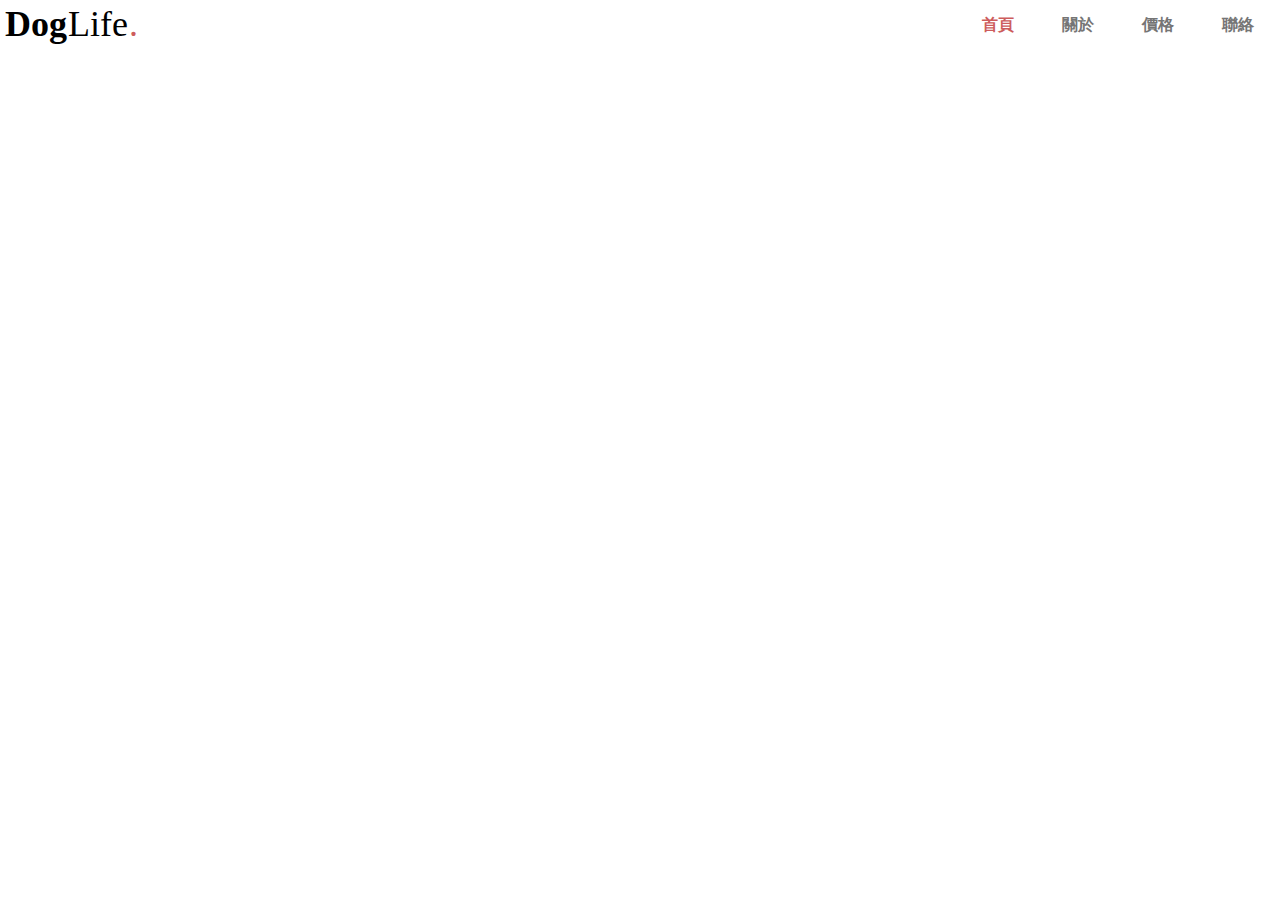
==== index.html @ a1b73180 "完成導覽列、首頁 include" ====
<!DOCTYPE html>
<html lang="zh">
  <head>
    <meta charset="UTF-8"/>
    <title>DogLife.</title>
  </head>
  <body><link rel="stylesheet" href="nav.css"/>
    <div class="nav"><span class="logo"><span class="big">Dog</span>Life<span class="red">.</span></span>
      <ul>
        <li><a class="red" href="#">首頁</a></li>
        <li><a href="#">關於</a></li>
        <li><a href="#">價格</a></li>
        <li><a href="#">聯絡</a></li>
      </ul>
    </div>
  </body>
</html>
---- nav.css ----
* {
    border: 0.5px solid rgba(0, 0, 0, 0);
    padding: 0;
    margin: 0;
    font-family: 微軟正黑體;
}
.nav ul {
    float: right;
}
.nav ul li {
    list-style: none;
    display: inline-block;
    padding: 10px 20px;
}
.nav .logo {
    font-size: 36px;
}
.nav .logo .big {
    font-weight: 900;
}
.nav .logo .red, .nav ul li a.red {
    color: indianred;
}
.nav a {
    color: #757575;
    text-decoration: none;
    font-weight: 600;
}
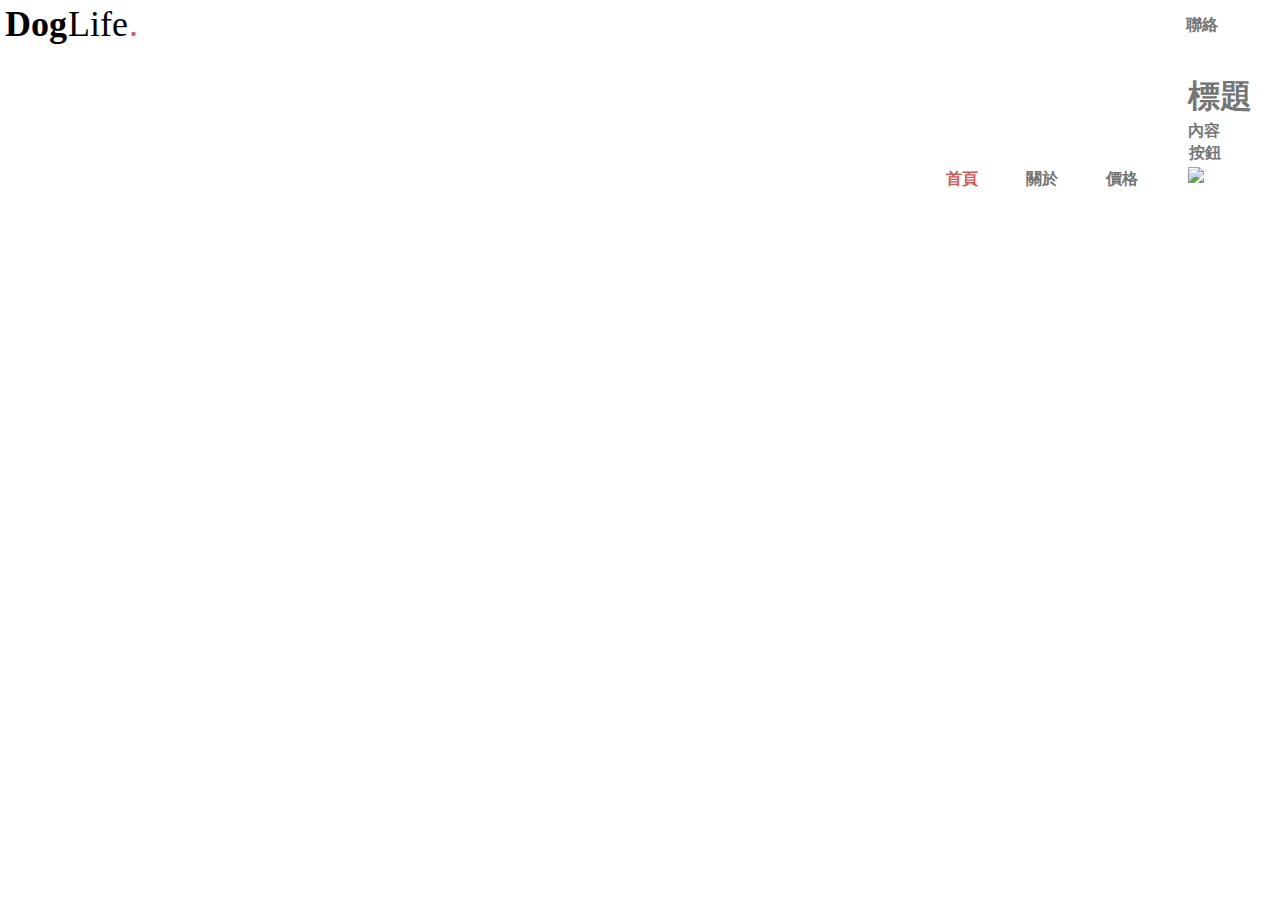
==== commit d8e9f8a4: "新增內容盒子 mixin" ====
--- a/index.html
+++ b/index.html
@@ -10,7 +10,14 @@
         <li><a class="red" href="#">首頁</a></li>
         <li><a href="#">關於</a></li>
         <li><a href="#">價格</a></li>
-        <li><a href="#">聯絡</a></li>
+        <li><a href="#">聯絡
+            <div class="box">
+              <div class="content">
+                <h1>標題</h1>
+                <p>內容</p><a href="#">按鈕</a>
+              </div>
+              <div class="picture"><img src="dog1.jpg"/></div>
+            </div></a></li>
       </ul>
     </div>
   </body>
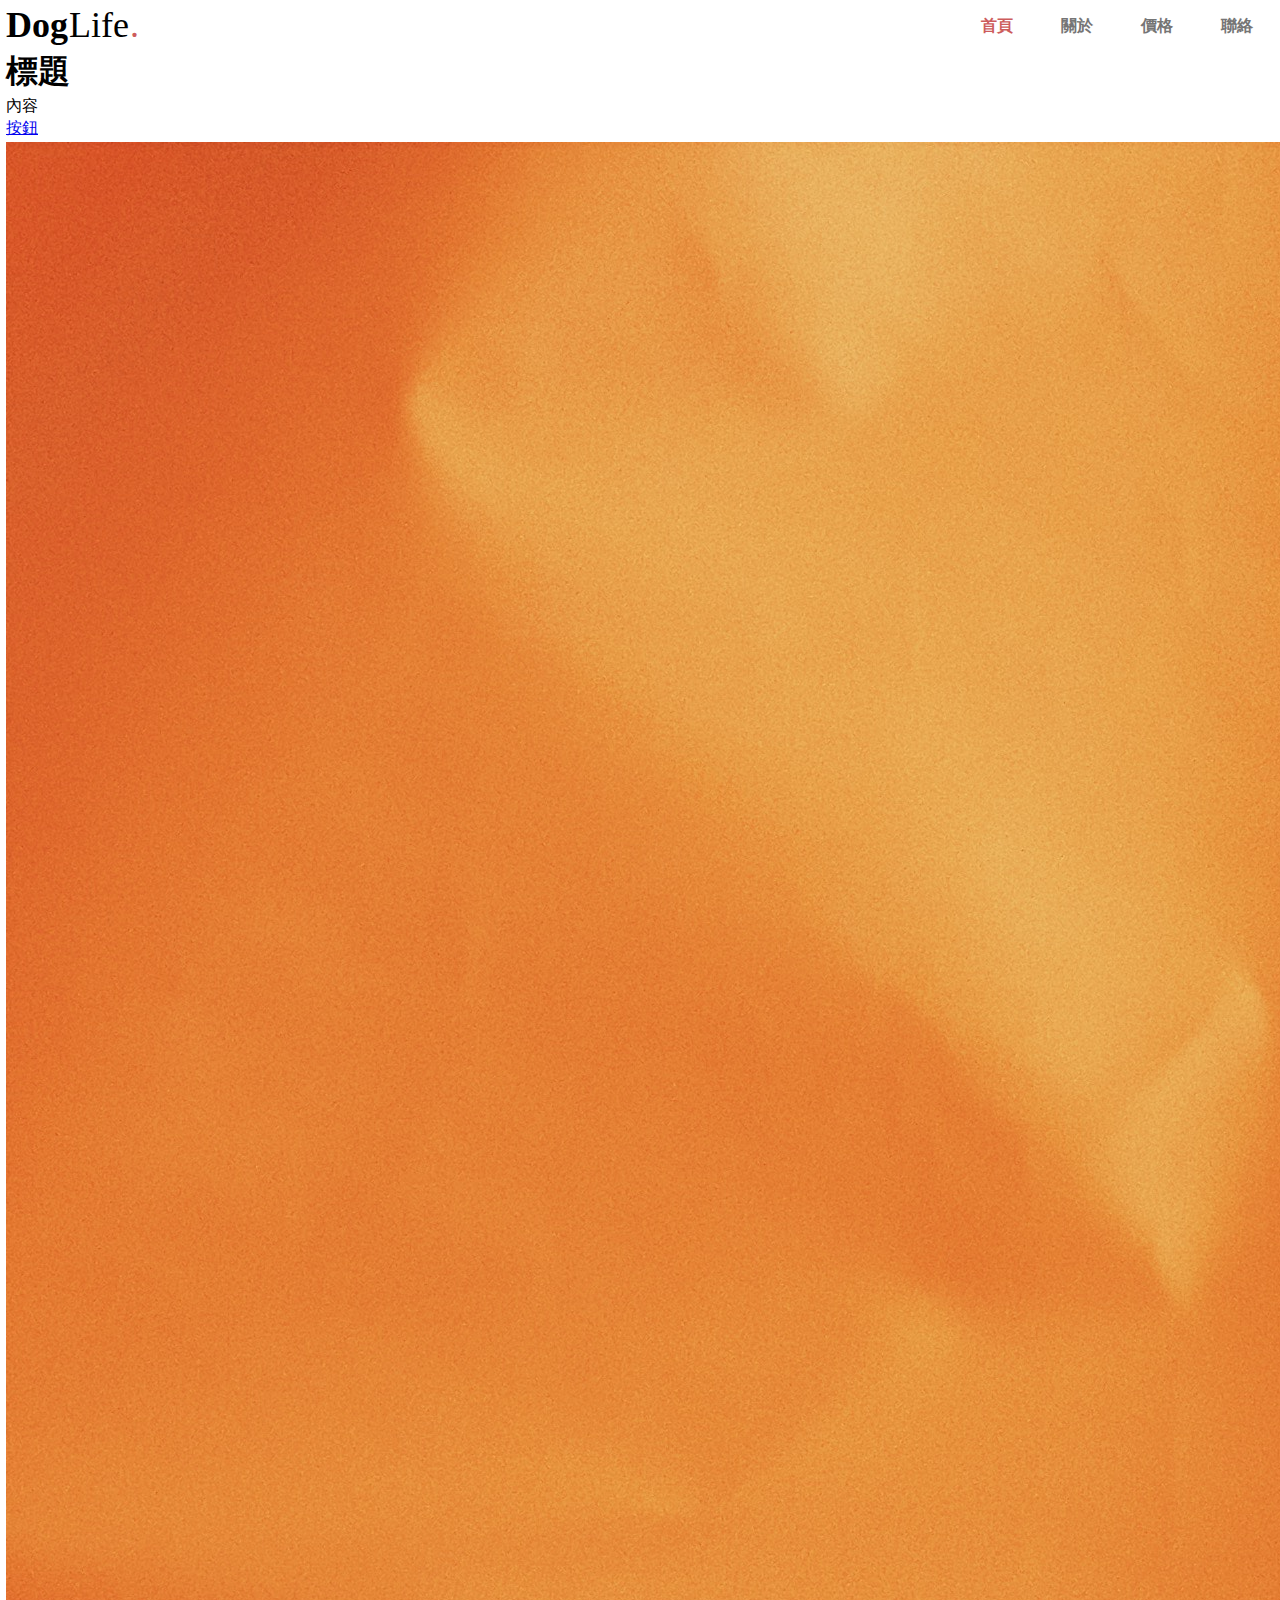
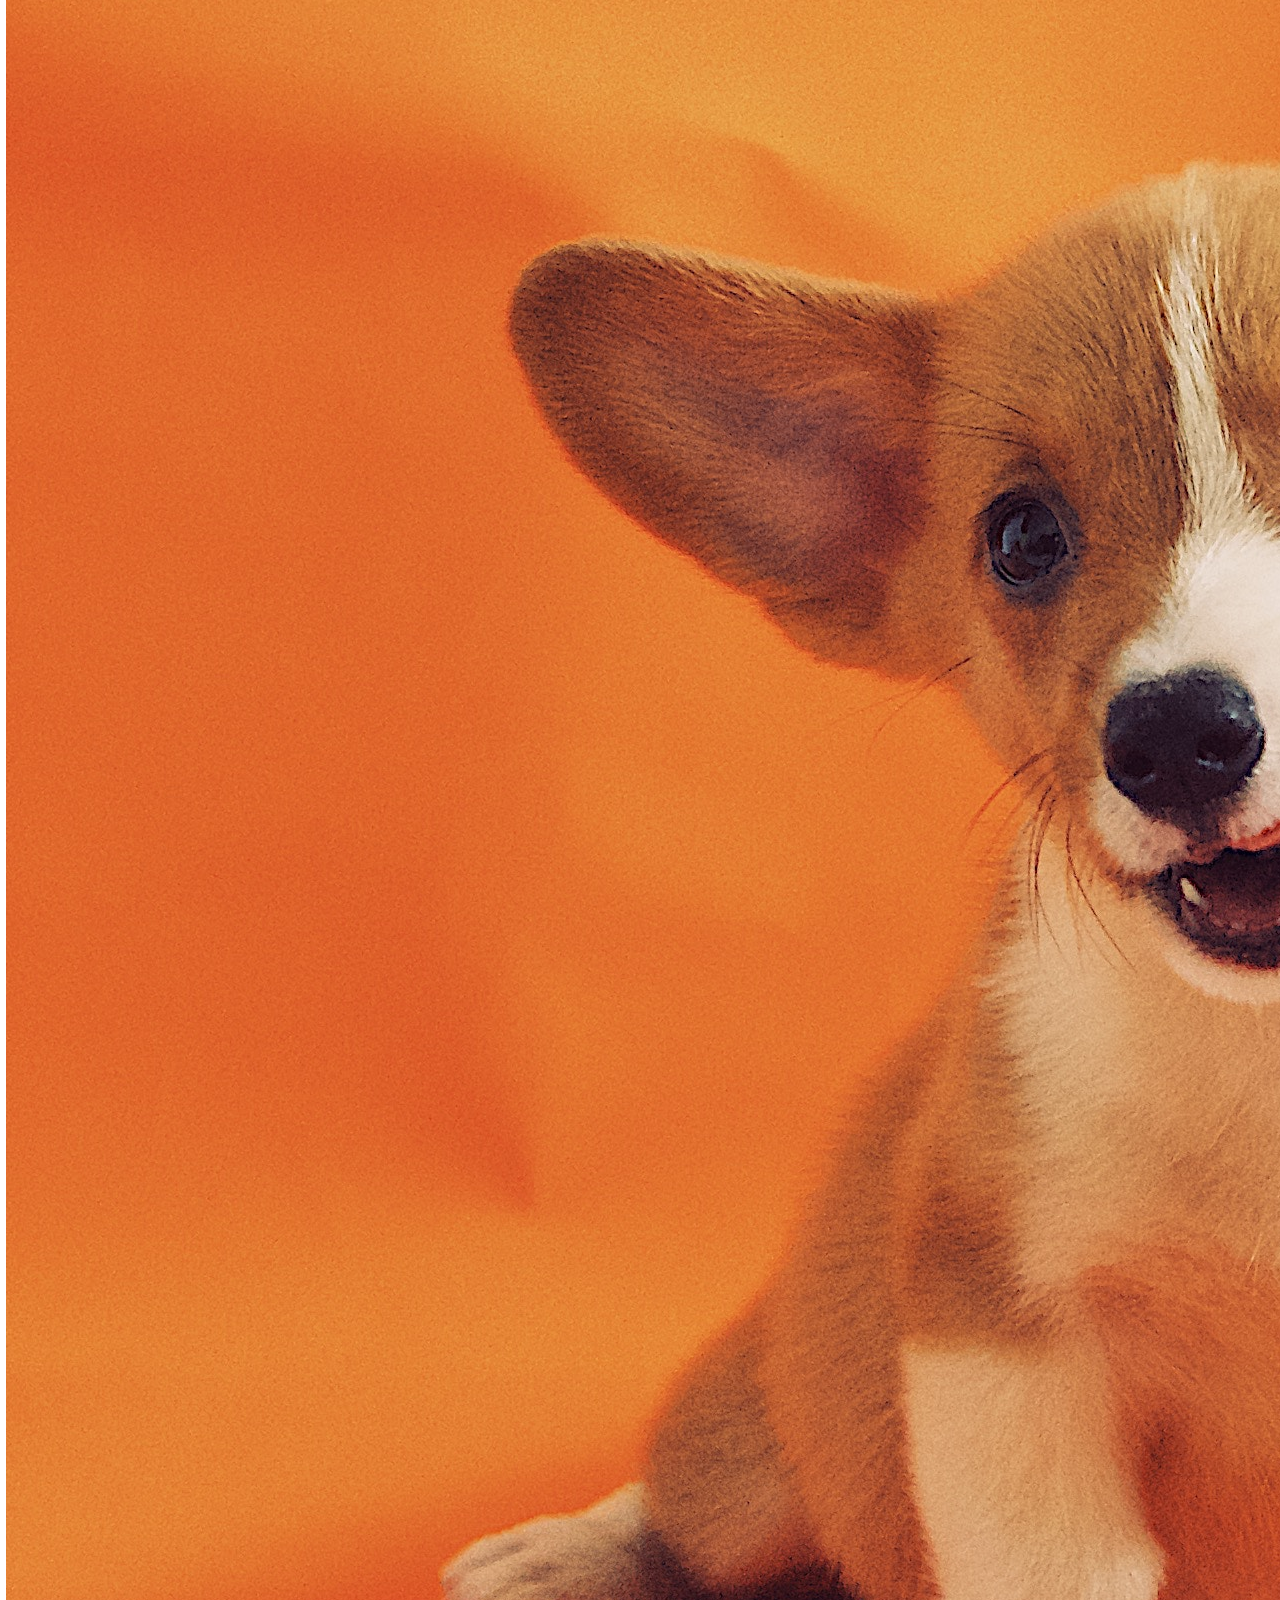
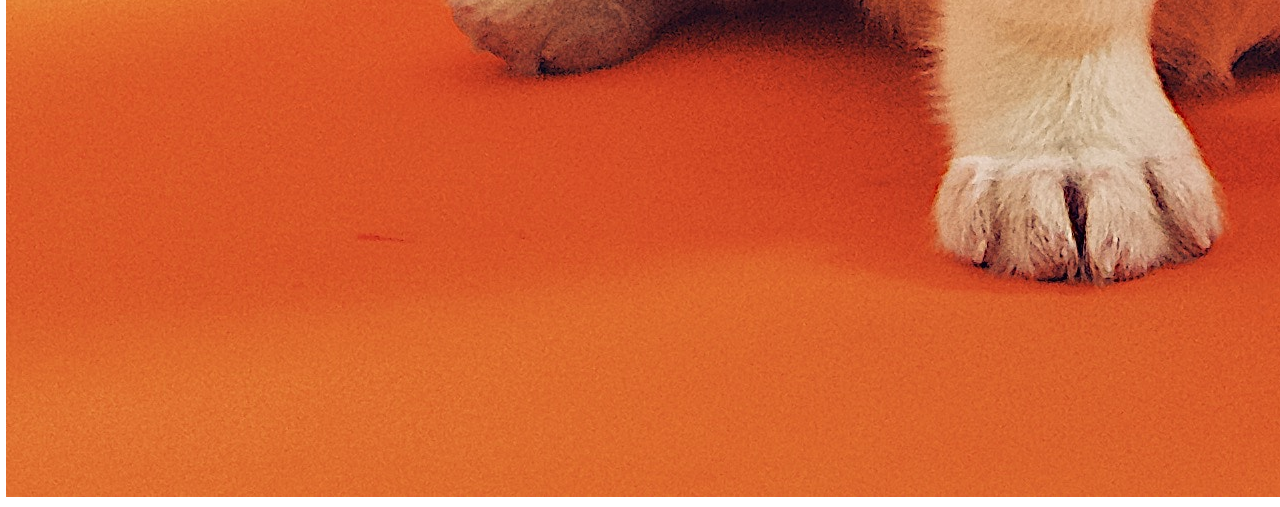
==== commit ac2794e1: "新增首頁 CSS 與圖片" ====
--- a/index.html
+++ b/index.html
@@ -3,22 +3,25 @@
   <head>
     <meta charset="UTF-8"/>
     <title>DogLife.</title>
+    <link rel="stylesheet" href="index.css"/>
   </head>
-  <body><link rel="stylesheet" href="nav.css"/>
-    <div class="nav"><span class="logo"><span class="big">Dog</span>Life<span class="red">.</span></span>
-      <ul>
-        <li><a class="red" href="#">首頁</a></li>
-        <li><a href="#">關於</a></li>
-        <li><a href="#">價格</a></li>
-        <li><a href="#">聯絡
-            <div class="box">
-              <div class="content">
-                <h1>標題</h1>
-                <p>內容</p><a href="#">按鈕</a>
-              </div>
-              <div class="picture"><img src="dog1.jpg"/></div>
-            </div></a></li>
-      </ul>
+  <body>
+    <div class="main"><link rel="stylesheet" href="nav.css"/>
+      <div class="nav"><span class="logo"><span class="big">Dog</span>Life<span class="red">.</span></span>
+        <ul>
+          <li><a class="red" href="#">首頁</a></li>
+          <li><a href="#">關於</a></li>
+          <li><a href="#">價格</a></li>
+          <li><a href="#">聯絡</a></li>
+        </ul>
+      </div>
+      <div class="box">
+        <div class="content">
+          <h1>標題</h1>
+          <p>內容</p><a href="#">按鈕</a>
+        </div>
+        <div class="picture"><img src="dog1.jpg"/></div>
+      </div>
     </div>
   </body>
 </html>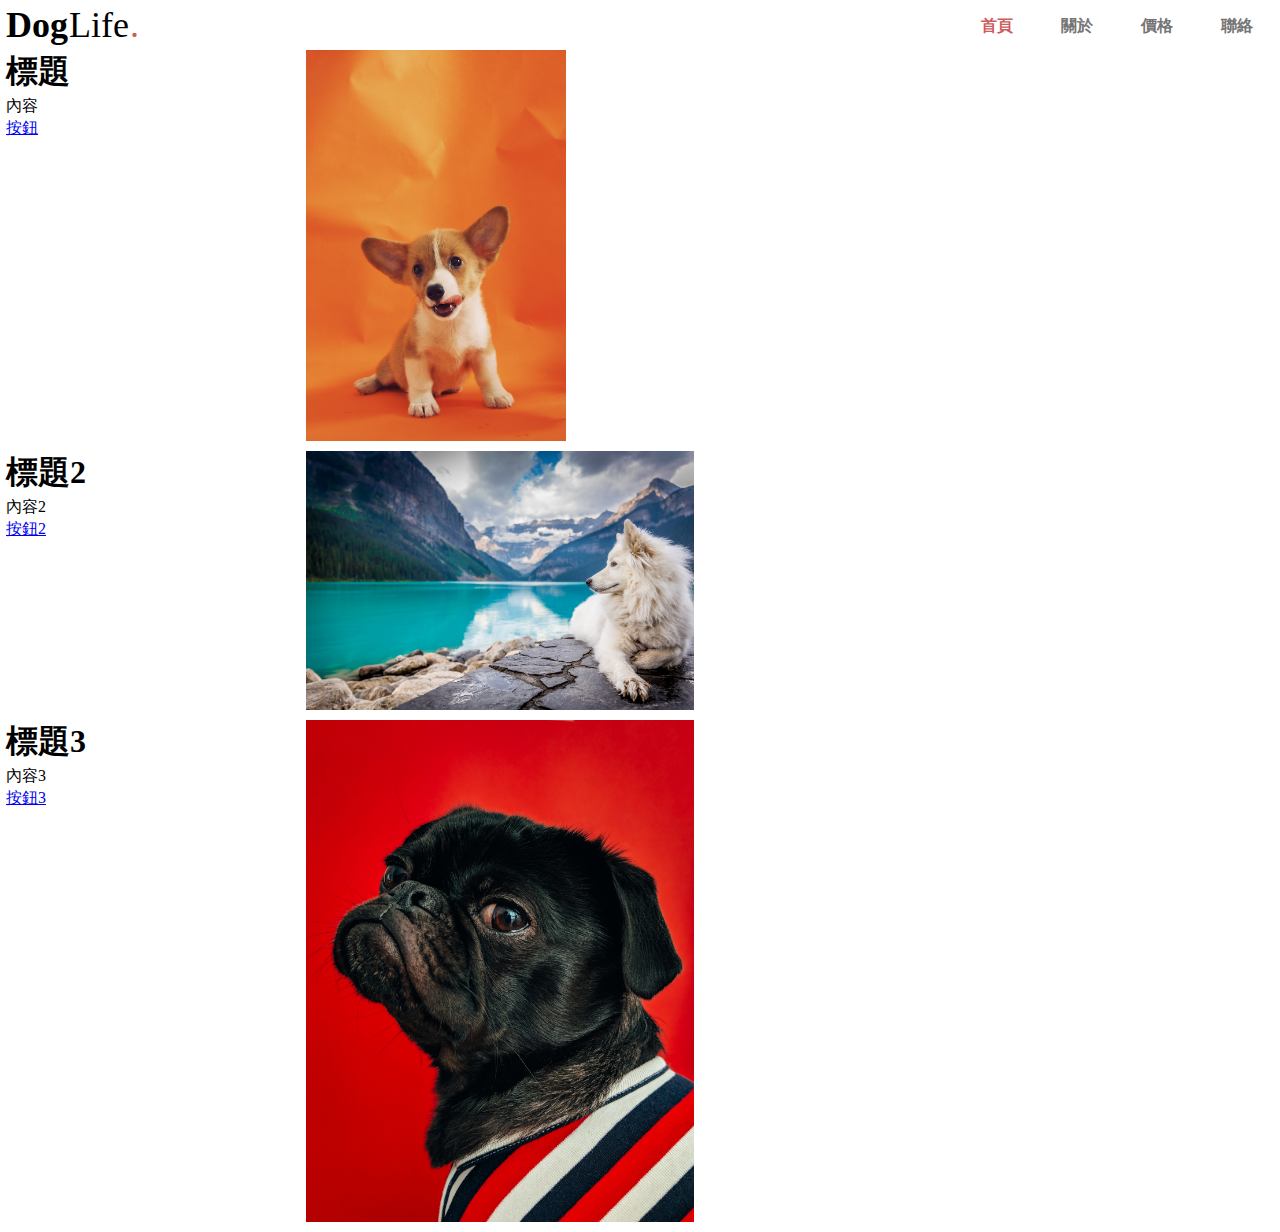
==== commit fa85d4ec: "首頁 - 格線設定與圖片" ====
--- a/index.html
+++ b/index.html
@@ -22,6 +22,20 @@
         </div>
         <div class="picture"><img src="dog1.jpg"/></div>
       </div>
+      <div class="box">
+        <div class="content">
+          <h1>標題2</h1>
+          <p>內容2</p><a href="#">按鈕2</a>
+        </div>
+        <div class="picture"><img src="dog2.jpg"/></div>
+      </div>
+      <div class="box">
+        <div class="content">
+          <h1>標題3</h1>
+          <p>內容3</p><a href="#">按鈕3</a>
+        </div>
+        <div class="picture"><img src="dog3.jpg"/></div>
+      </div>
     </div>
   </body>
 </html>--- a/index.css
+++ b/index.css
@@ -0,0 +1,7 @@
+.box {
+    display: grid;
+    grid-template-columns: 300px auto;
+}
+.box .picture img {
+    width: 40%;
+} 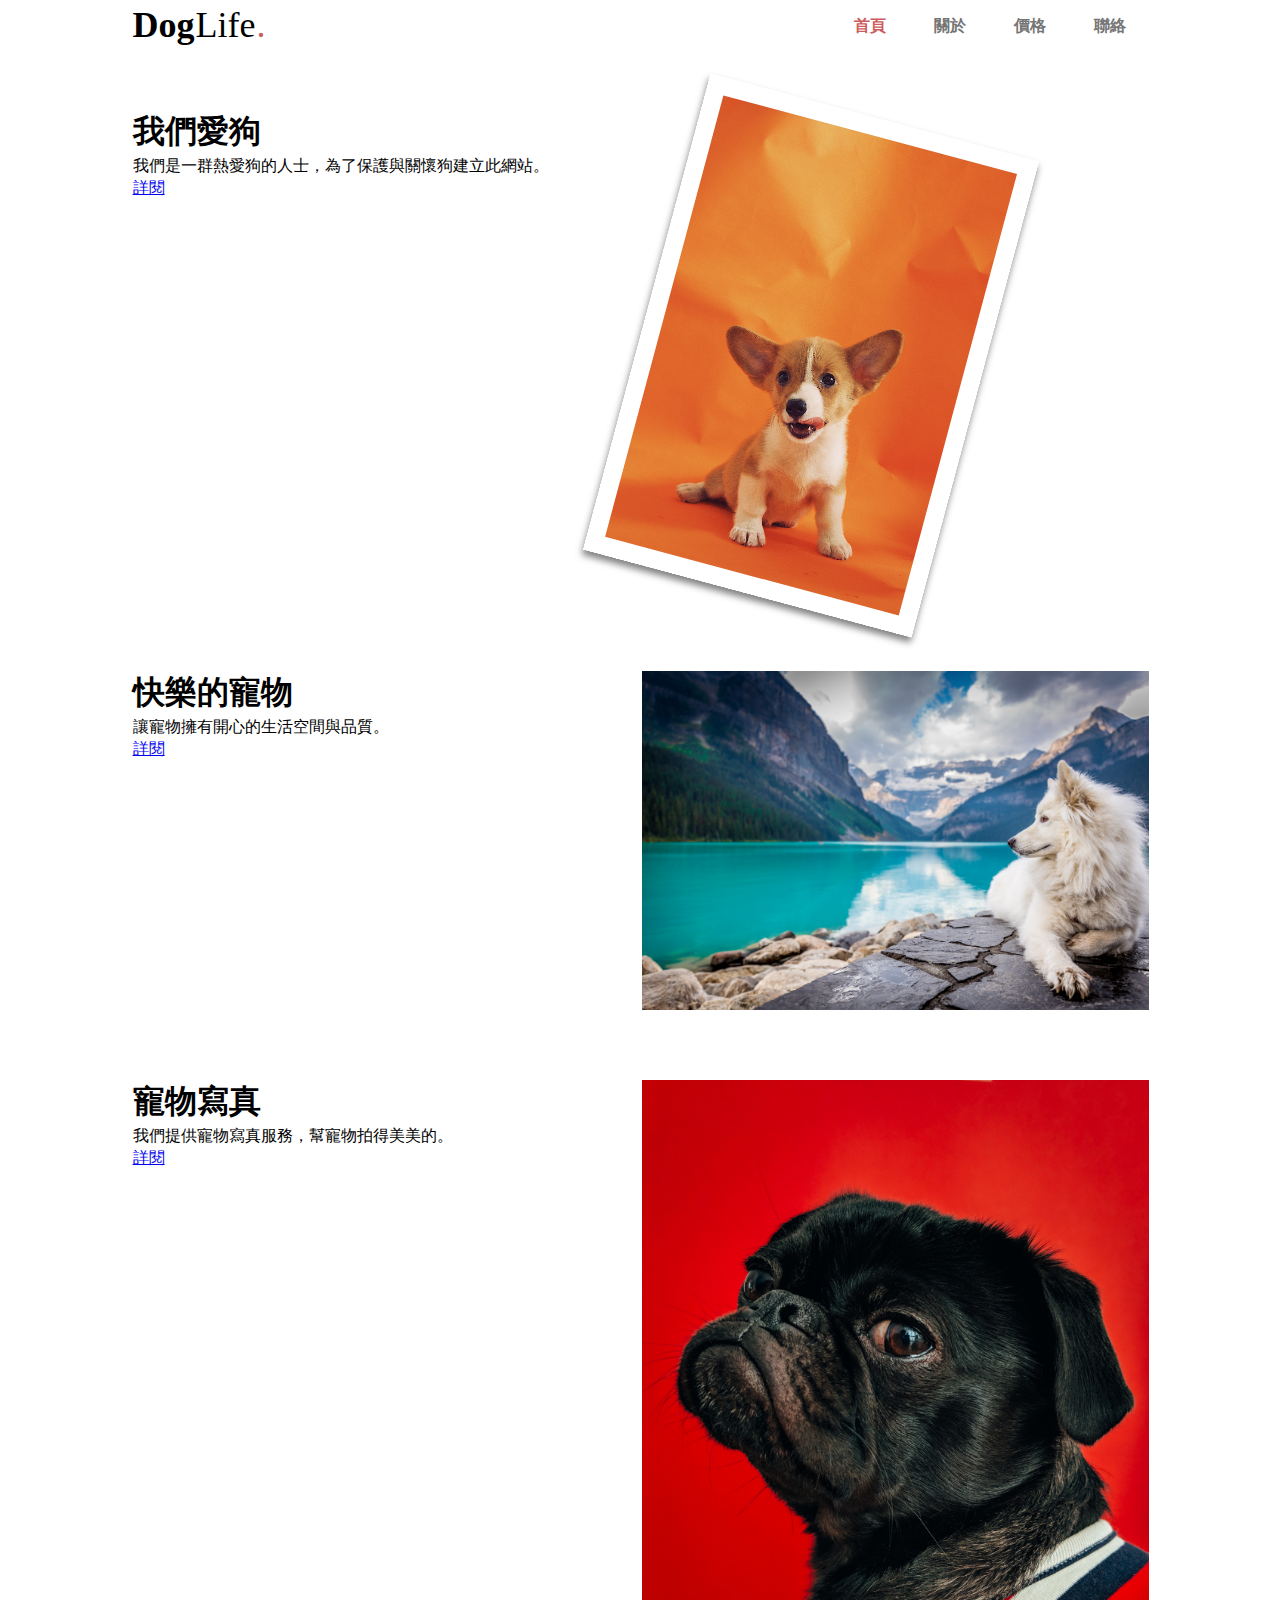
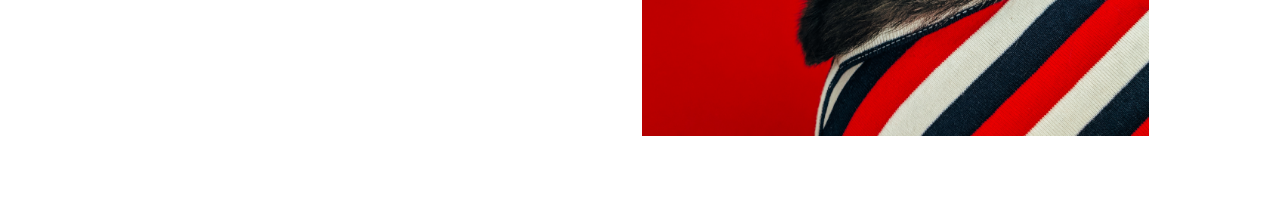
==== commit 5b44072e: "版面調整、置中對齊與變形 - 旋轉" ====
--- a/index.html
+++ b/index.html
@@ -17,22 +17,22 @@
       </div>
       <div class="box">
         <div class="content">
-          <h1>標題</h1>
-          <p>內容</p><a href="#">按鈕</a>
+          <h1>我們愛狗</h1>
+          <p>我們是一群熱愛狗的人士，為了保護與關懷狗建立此網站。</p><a href="#">詳閱</a>
         </div>
         <div class="picture"><img src="dog1.jpg"/></div>
       </div>
       <div class="box">
         <div class="content">
-          <h1>標題2</h1>
-          <p>內容2</p><a href="#">按鈕2</a>
+          <h1>快樂的寵物</h1>
+          <p>讓寵物擁有開心的生活空間與品質。</p><a href="#">詳閱</a>
         </div>
         <div class="picture"><img src="dog2.jpg"/></div>
       </div>
       <div class="box">
         <div class="content">
-          <h1>標題3</h1>
-          <p>內容3</p><a href="#">按鈕3</a>
+          <h1>寵物寫真</h1>
+          <p>我們提供寵物寫真服務，幫寵物拍得美美的。</p><a href="#">詳閱</a>
         </div>
         <div class="picture"><img src="dog3.jpg"/></div>
       </div>
--- a/index.css
+++ b/index.css
@@ -1,7 +1,19 @@
+.main {
+    width: 80%;
+    margin: 0 auto;
+}
+
 .box {
     display: grid;
-    grid-template-columns: 300px auto;
+    grid-template-columns: 50% 50%;
+    margin: 60px 0;
 }
 .box .picture img {
-    width: 40%;
+    width: 100%;
+}
+.box .picture img[src="dog1.jpg"] {
+    box-shadow: 0 5px 7px rgba(0, 0, 0, 0.5);
+    border: 18px solid white;
+    width: 60%;
+    transform: rotate(15deg);
 } 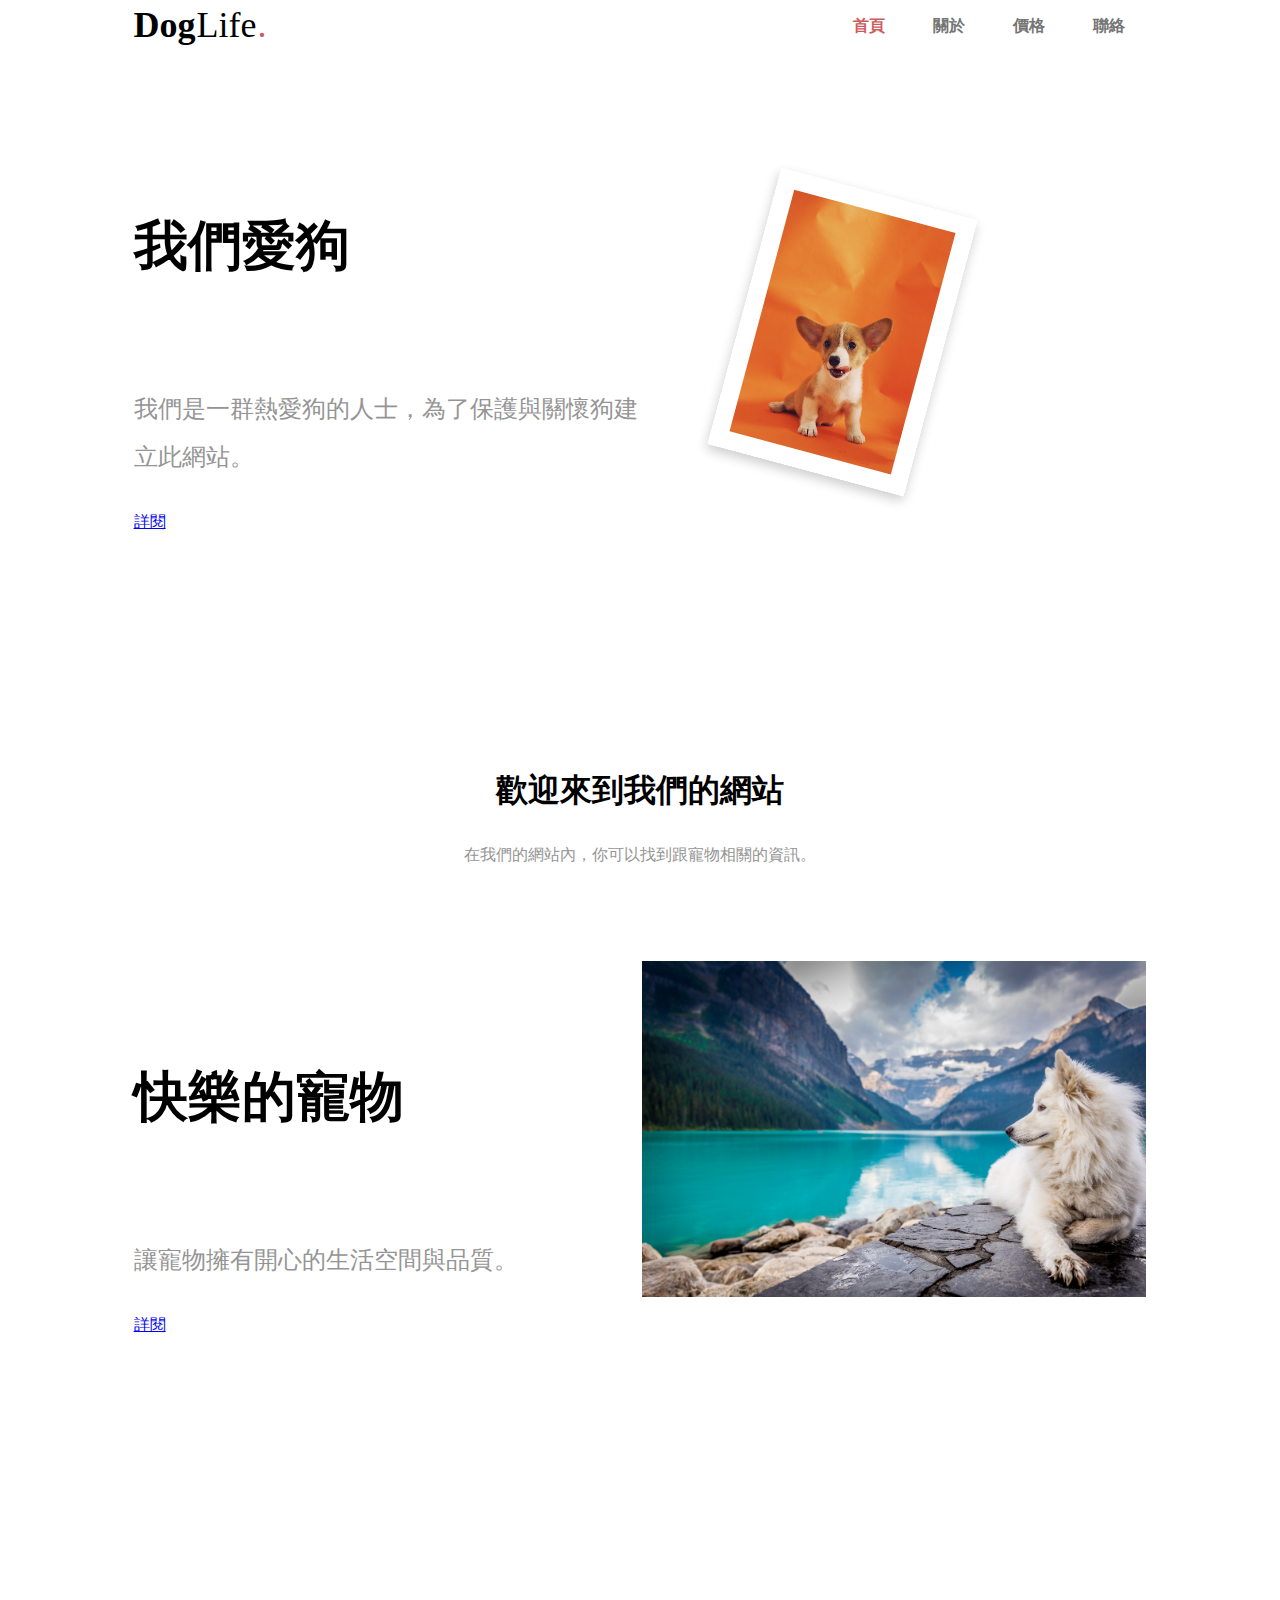
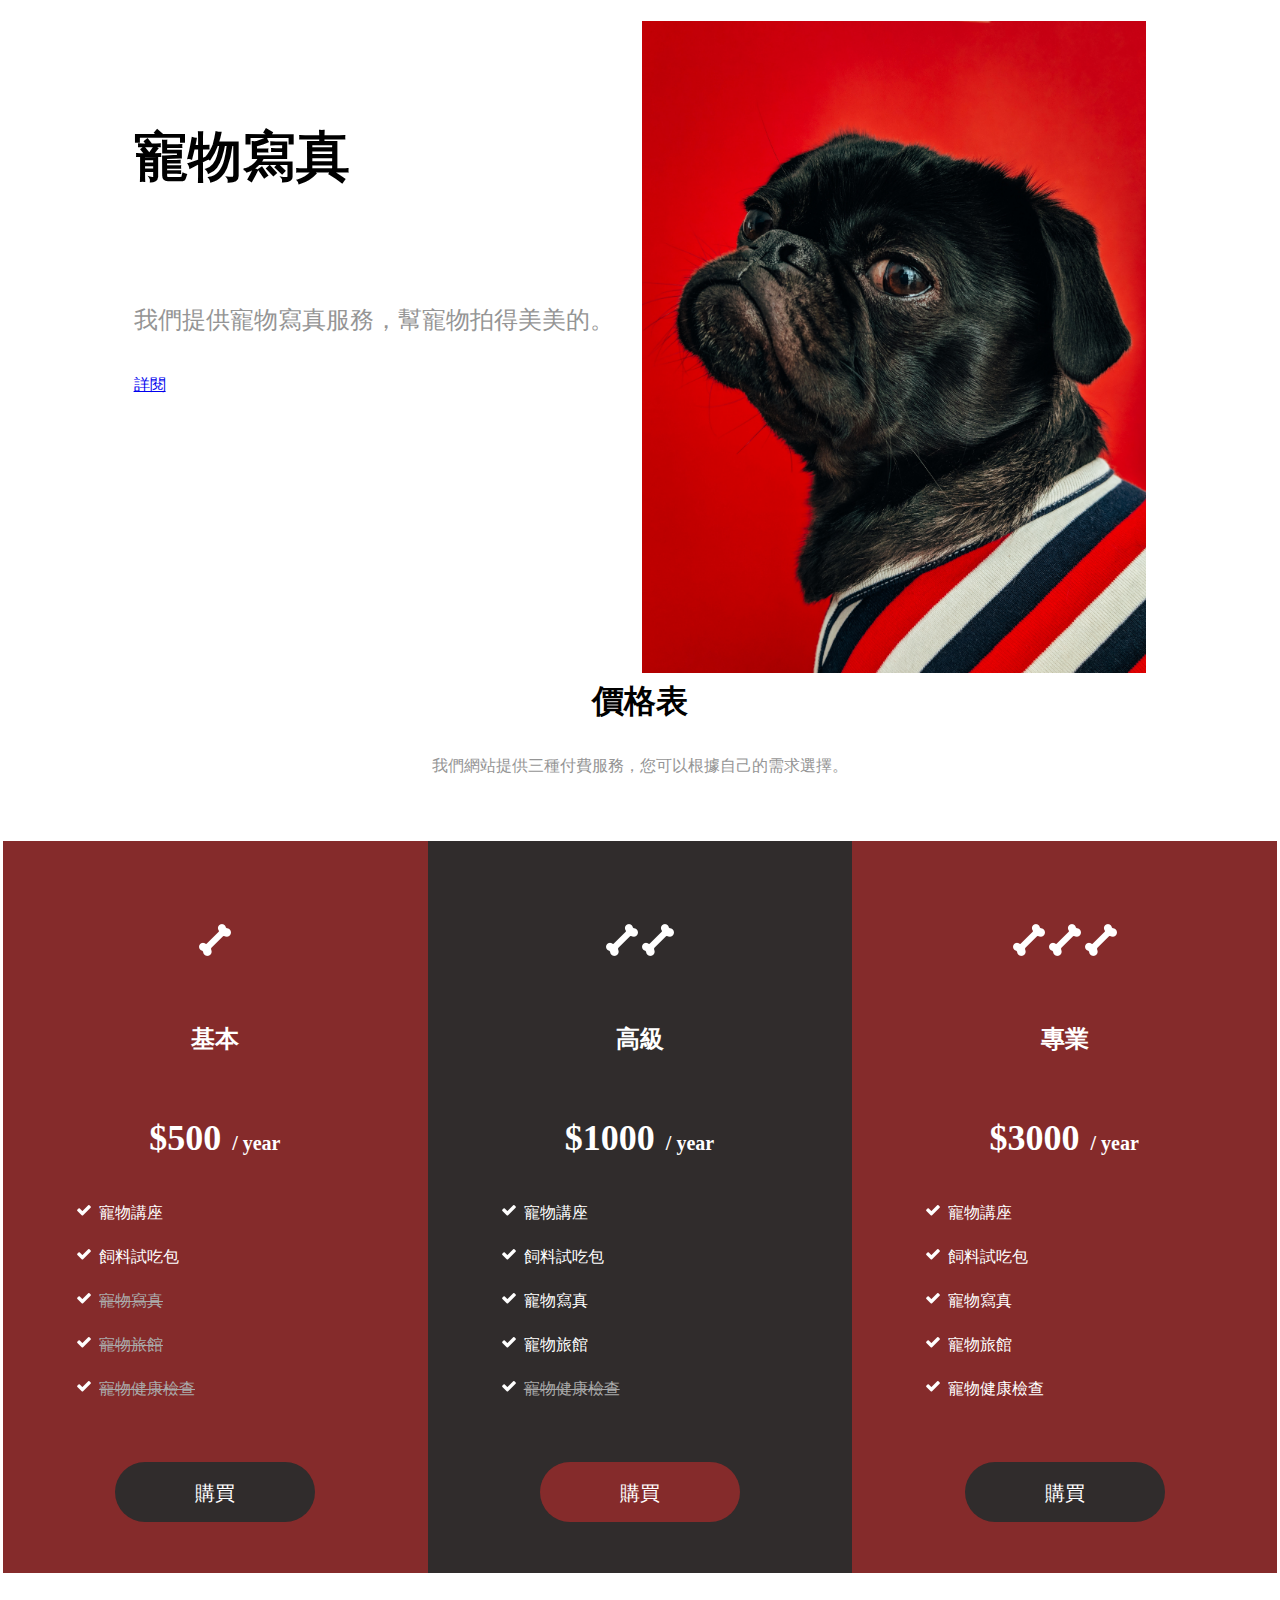
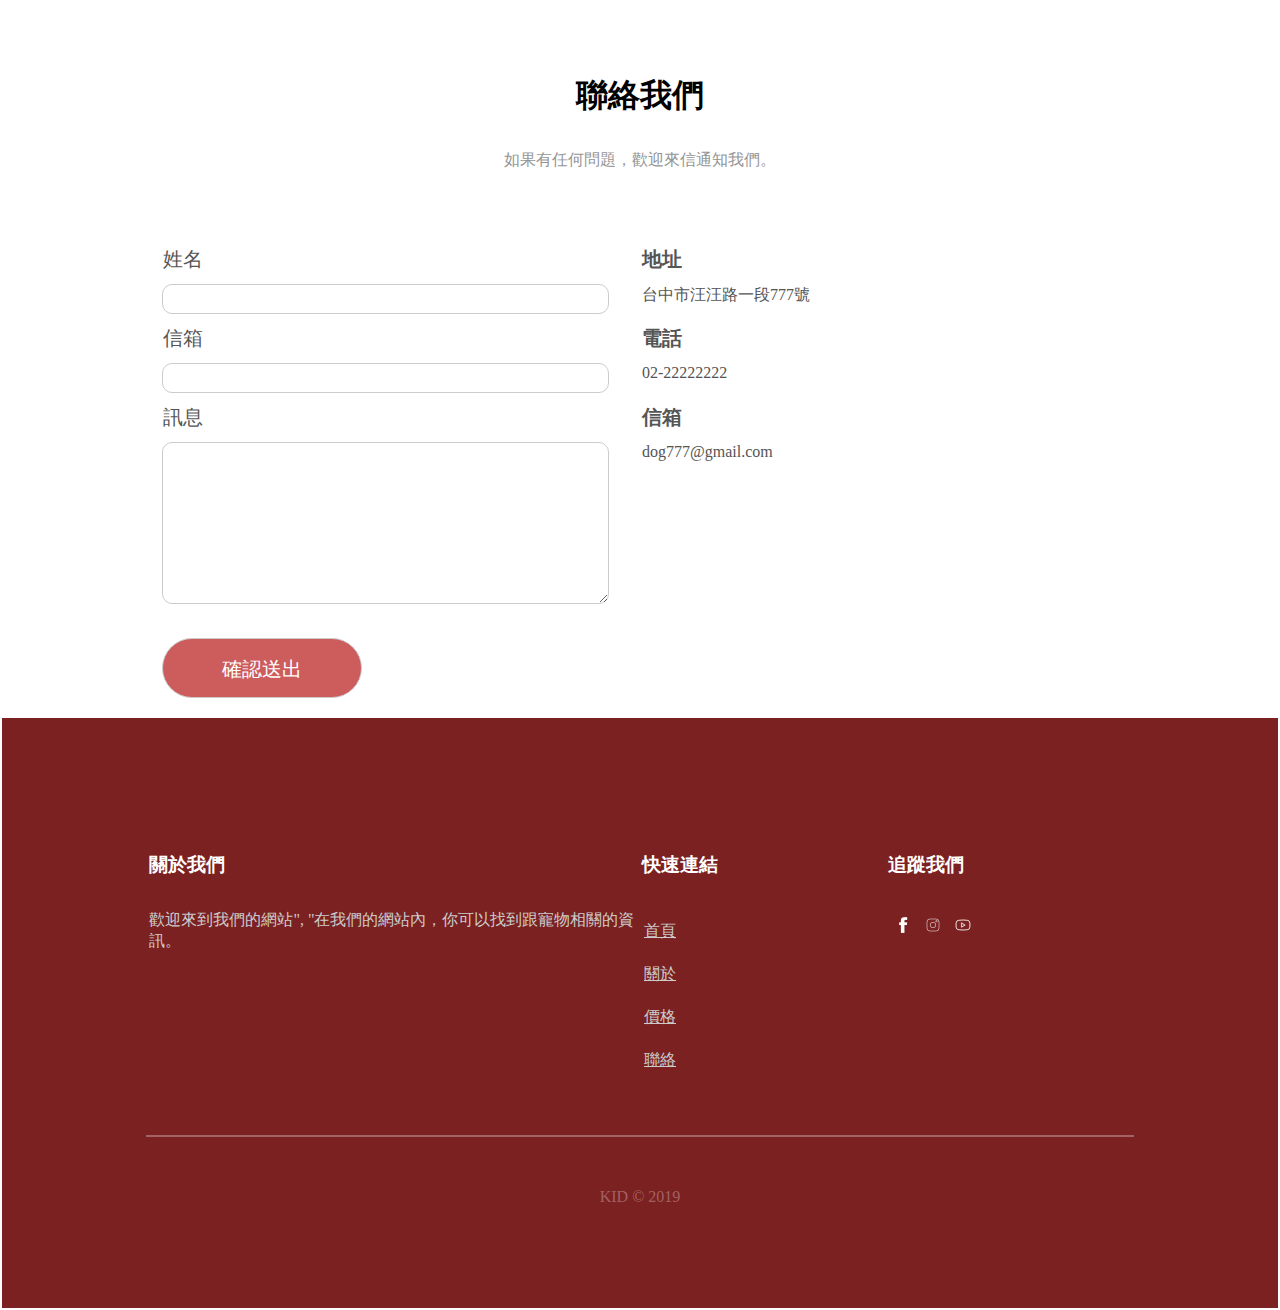
==== commit 5422477e: "完成" ====
--- a/index.html
+++ b/index.html
@@ -22,6 +22,10 @@
         </div>
         <div class="picture"><img src="dog1.jpg"/></div>
       </div>
+      <div class="title" id="about" data-aos="slide-up">
+        <h1>歡迎來到我們的網站</h1>
+        <p>在我們的網站內，你可以找到跟寵物相關的資訊。</p>
+      </div>
       <div class="box">
         <div class="content">
           <h1>快樂的寵物</h1>
@@ -36,6 +40,109 @@
         </div>
         <div class="picture"><img src="dog3.jpg"/></div>
       </div>
+      <div class="title" id="price" data-aos="slide-up">
+        <h1>價格表</h1>
+        <p>我們網站提供三種付費服務，您可以根據自己的需求選擇。</p>
+      </div>
     </div>
+    <div class="price">
+      <div class="priceBox priceBasic" data-aos="zoom-in-up" data-aos-delay="0">
+        <div class="icon"><span><img src="icon.png"/></span>
+        </div>
+        <h2>基本</h2>
+        <h3>$500<span>/ year</span>
+        </h3>
+        <ul>
+          <li>寵物講座</li>
+          <li>飼料試吃包</li>
+          <li>寵物寫真</li>
+          <li>寵物旅館</li>
+          <li>寵物健康檢查</li>
+        </ul><a class="button" href="#">購買</a>
+      </div>
+      <div class="priceBox pricePremium" data-aos="zoom-in-up" data-aos-delay="100">
+        <div class="icon"><span><img src="icon.png"/></span><span><img src="icon.png"/></span>
+        </div>
+        <h2>高級</h2>
+        <h3>$1000<span>/ year</span>
+        </h3>
+        <ul>
+          <li>寵物講座</li>
+          <li>飼料試吃包</li>
+          <li>寵物寫真</li>
+          <li>寵物旅館</li>
+          <li>寵物健康檢查</li>
+        </ul><a class="button" href="#">購買</a>
+      </div>
+      <div class="priceBox priceProfessional" data-aos="zoom-in-up" data-aos-delay="200">
+        <div class="icon"><span><img src="icon.png"/></span><span><img src="icon.png"/></span><span><img src="icon.png"/></span>
+        </div>
+        <h2>專業</h2>
+        <h3>$3000<span>/ year</span>
+        </h3>
+        <ul>
+          <li>寵物講座</li>
+          <li>飼料試吃包</li>
+          <li>寵物寫真</li>
+          <li>寵物旅館</li>
+          <li>寵物健康檢查</li>
+        </ul><a class="button" href="#">購買</a>
+      </div>
+    </div>
+    <contactBg>
+      <div class="title" id="contact" data-aos="slide-up">
+        <h1>聯絡我們</h1>
+        <p>如果有任何問題，歡迎來信通知我們。</p>
+      </div>
+      <div class="contact" data-aos="fade-in">
+        <form data-aos="flip-right">
+          <label for="name">姓名</label>
+          <input type="text" id="name"/>
+          <label for="email">信箱</label>
+          <input type="email" id="email"/>
+          <label for="message">訊息</label>
+          <textarea name="message" id="message" cols="30" rows="10"></textarea>
+          <input class="button" type="submit" value="確認送出"/>
+        </form>
+        <div class="contactMessage" data-aos="flip-left">
+          <h3>地址</h3>
+          <p>台中市汪汪路一段777號</p>
+          <h3>電話</h3>
+          <p>02-22222222</p>
+          <h3>信箱</h3>
+          <p>dog777@gmail.com</p>
+        </div>
+      </div>
+    </contactBg>
+    <footer>
+      <div class="footer" data-aos="zoom-in-up" data-aos-delay="0" data-aos-offset="200">
+        <div data-aos="zoom-in-up" data-aos-delay="0" data-aos-offset="200">
+          <h3>關於我們</h3>
+          <p>歡迎來到我們的網站", "在我們的網站內，你可以找到跟寵物相關的資訊。</p>
+        </div>
+        <div data-aos="zoom-in-up" data-aos-delay="100" data-aos-offset="200">
+          <h3>快速連結</h3>
+          <ul>
+            <li><a href="#">首頁</a></li>
+            <li><a href="#">關於</a></li>
+            <li><a href="#">價格</a></li>
+            <li><a href="#">聯絡</a></li>
+          </ul>
+        </div>
+        <div data-aos="zoom-in-up" data-aos-delay="200" data-aos-offset="200">
+          <h3>追蹤我們</h3>
+          <div class="follow"><a href="#"><img src="icon-fb.png"/></a><a href="#"><img src="icon-ig.png"/></a><a href="#"><img src="icon-yt.png"/></a></div>
+        </div>
+      </div>
+      <hr data-aos="zoom-in-up" data-aos-delay="0" data-aos-offset="100"/>
+      <div class="copyright" data-aos="zoom-in-up" data-aos-delay="0" data-aos-offset="100">KID &copy; 2019</div>
+    </footer>
+    <script src="https://unpkg.com/aos@next/dist/aos.js"></script>
+    <script>
+       AOS.init({
+          duraction: 3000,
+          offset: 600
+       });
+    </script>
   </body>
 </html>--- a/index.css
+++ b/index.css
@@ -1,19 +1,311 @@
+* {
+    padding: 0;
+    margin: 0;
+    /* border: 1px solid rgba(0, 0, 0, 0) !important; */
+    box-sizing: border-box;
+}
 .main {
     width: 80%;
     margin: 0 auto;
+    overflow: hidden;
 }
 
 .box {
     display: grid;
     grid-template-columns: 50% 50%;
+    grid-gap: 10px 0;
     margin: 60px 0;
-}
+    height: 600px;
+    grid-template-areas: "left right";
+}
+.box .left {
+    grid-area: left;
+    text-align: right;
+    padding-right: 10px;
+}
+.box .right {
+    grid-area: right;
+    text-align: left;
+    padding-left: 10px;
+}
+
+
 .box .picture img {
     width: 100%;
 }
 .box .picture img[src="dog1.jpg"] {
-    box-shadow: 0 5px 7px rgba(0, 0, 0, 0.5);
+    box-shadow: 0 5px 12px rgba(0, 0, 0, 0.2);
     border: 18px solid white;
-    width: 60%;
+    width: 40%;
     transform: rotate(15deg);
-} +    margin-left: 100px;
+    margin-top: 80px;
+} 
+.box h1 {
+    font-size: 54px;
+    margin-top: 100px;
+    margin-bottom: 100px;
+}
+.box p {
+    font-size: 24px;
+    color: #959595;
+    margin-bottom: 30px;
+    line-height: 2;
+}
+.button {
+    display: inline-block;
+    width: 200px !important;
+    height: 60px !important;
+    line-height: 60px;
+    text-align: center;
+    background-color: indianred;
+    color: white;
+    border-radius: 60px !important;
+    text-decoration: none;
+    font-size: 20px;
+}
+.button:hover {
+    background-color: #333333;
+}
+
+.title {
+    text-align: center;
+    margin: 30px 0;
+}
+.title p {
+    padding: 30px;
+    color: #959595;
+}
+
+.price {
+    display: grid;
+    grid-template-columns: auto auto auto;
+    text-align: center;
+    color: white;
+    margin-bottom: 50px;
+}
+.price .priceBox {
+    padding: 50px 60px;
+    background-color: rgb(133, 43, 43);
+}
+.price .icon, .price h2, .price h3 {
+    padding: 30px 0;
+}
+.price h3 {
+    font-size: 36px;
+}
+.price h3 span {
+    font-size: 20px;
+    padding-left: 10px;
+}
+.price ul {
+    list-style-position: inside;
+    list-style-image: url('check.png');
+    margin-bottom: 50px;
+    text-align: left;
+}
+.price ul li {
+    padding: 10px;
+}
+.price .pricePremium {
+    background-color: rgb(48, 44, 44);
+}
+.price a {
+    background-color: rgb(48, 44, 44);
+}
+.pricePremium a {
+    background-color: rgb(133, 43, 43);
+}
+.price a:hover {
+    background-color: rgb(38, 34, 34);
+}
+.pricePremium a:hover {
+    background-color: rgb(123, 33, 33);
+}
+.priceBasic ul li:nth-child(n+3), .pricePremium ul li:nth-child(n+5)  {
+    color: #aaa;
+    text-decoration: line-through;
+}
+
+.contactBg {
+    background-color: #eee;
+    padding-bottom: 50px;
+}
+.contact {
+    display: grid;
+    grid-template-columns: 50% 50%;
+    width: 80%;
+    margin: 0 auto;
+    color: #555;
+}
+.contact form {
+    padding: 0 30px;
+}
+.contact form label, .contact form input, .contact form textarea {
+    width: 100%;
+}
+.contact form label, .contact .contactMessage h3 {
+    display: inline-block;
+    margin: 10px 0;
+    font-size: 20px;
+}
+.contact form input, .contact form textarea {
+    border: 0.5px solid #ccc;
+    border-radius: 10px;
+}
+.contact form input, .contact .contactMessage p {
+    height: 30px;
+}
+.contact form input[type="submit"] {
+    margin-top: 30px;
+}
+
+footer {
+    background-color: rgb(123, 33, 33);
+    padding: 100px 20px;
+}
+.footer {
+    width: 80%;
+    margin: 0 auto;
+    display: grid;
+    grid-template-columns: 50% 25% 25%;
+    color: #ccc
+}
+.footer h3 {
+    color: white;
+    margin-bottom: 30px;
+    margin-top: 30px;
+}
+.footer ul li a {
+    color: #ccc;
+}
+.footer ul {
+    list-style: none;
+}
+.footer ul li {
+    padding: 10px 0;
+}
+.footer .follow a {
+    display: inline-block;
+    width: 30px;
+    padding: 5px;
+}
+.footer .follow a img {
+    width: 100%;
+}
+hr {
+    width: 80%;
+    height: 1px;
+    background-color: rgba(255, 255, 255, 0.3);
+    margin: 50px auto 0 auto;
+}
+footer .copyright {
+    color: rgba(255, 255, 255, 0.3);
+    text-align: center;
+    margin-top: 50px;
+}
+
+@media screen and (max-width: 767px) {
+    .box {
+        height: auto;
+        grid-template-columns: auto;
+        grid-template-areas: "left"
+                             "right";
+    }
+    .box .left, .box .right {
+        text-align: center;
+    }
+    .box:nth-of-type(n+5) .right {
+        grid-area: left;
+    }
+    .box:nth-of-type(n+5) .left {
+        grid-area: right;
+    }
+    .price {
+        grid-template-columns: auto;
+    }
+    .contact {
+        grid-template-columns: 100%;
+    }
+    .footer {
+        grid-template-columns: 100%;
+    }
+
+    .box h1 {
+        font-size: 36px;
+        margin-top: 100px;
+        margin-bottom: 50px;
+    }
+    .box p {
+        font-size: 20px;
+        margin-bottom: 30px;
+        line-height: 2;
+    }
+    .box .picture img[src="dog1.jpg"] {
+        border: 18px solid white;
+        width: 70%;
+        transform: rotate(15deg);
+        margin-left: 0;
+        margin-top: 80px;
+    }
+    .title h1 {
+        font-size: 24px;
+    }
+    .box .picture {
+        margin-top: 50px;
+    }
+    .box .picture img {
+        width: 150%;
+        transform: translate(-30%)
+    }
+    .price .priceBox {
+        padding: 30px 10px;
+    }
+
+    .contact {
+        text-align: center;
+    }
+    footer {
+        text-align: center;
+    }
+    .nav ul {
+        display: none;
+    }
+}
+
+@media screen and (min-width: 768px) and (max-width: 1023px) {
+    .box {
+        height: auto;
+        grid-template-columns: auto;
+        grid-template-areas: "left"
+                             "right";
+    }
+    .box .left, .box .right {
+        text-align: center;
+    }
+    .box:nth-of-type(n+5) .right {
+        grid-area: left;
+    }
+    .box:nth-of-type(n+5) .left {
+        grid-area: right;
+    }
+    .price {
+        grid-template-columns: auto auto;
+    }
+
+    .box .picture {
+        margin-top: 50px;
+    }
+    
+    .nav ul {
+        display: none;
+    }
+}
+
+@media screen and (min-width: 1024px) {
+
+}
+
+img[alt="www.000webhost.com"] {
+    display: none;
+}